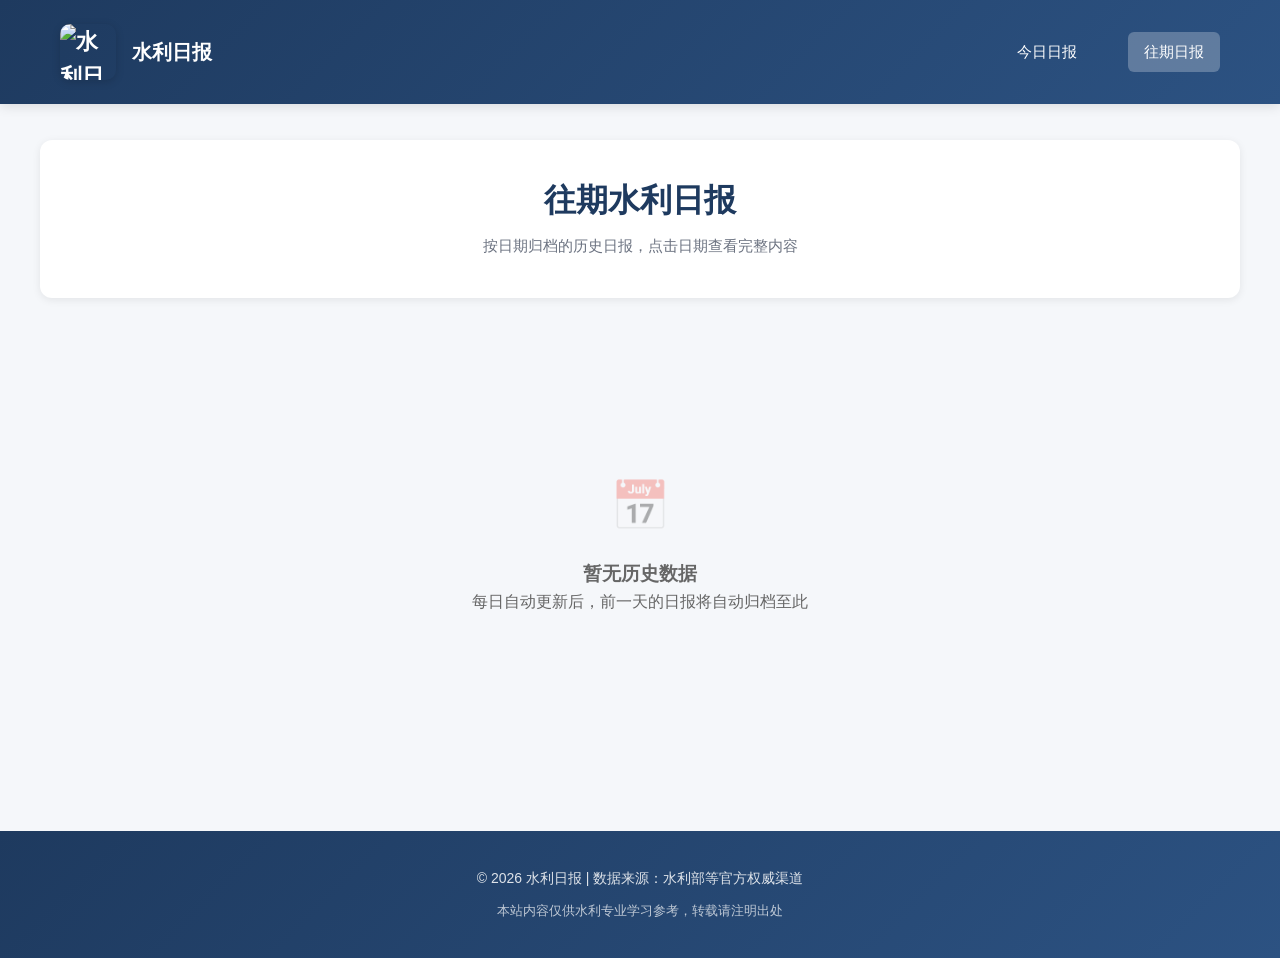
==== archive.html @ 6fedbd43 "claude1" ====
<!DOCTYPE html>
<html lang="zh-CN">
<head>
    <meta charset="UTF-8">
    <meta name="viewport" content="width=device-width, initial-scale=1.0">
    <title>往期水利日报 - 历史归档</title>
    <link rel="stylesheet" href="css/style.css">
</head>
<body>
    <header class="header">
        <div class="container header-content">
            <div class="logo">
                <img src="魄罗.jpg" alt="水利日报 Logo" class="logo-icon">
                <div class="logo-text">
                    <span class="logo-title">水利日报</span>
                </div>
            </div>
            <nav class="nav-menu">
                <a href="index.html">今日日报</a>
                <a href="archive.html" class="active">往期日报</a>
            </nav>
        </div>
    </header>

    <main class="container main-content">
        <div class="page-header">
            <h1 class="page-title">往期水利日报</h1>
            <p class="page-subtitle" id="archive-subtitle">按日期归档的历史日报，点击日期查看完整内容</p>
        </div>

        <div id="archive-container" class="loading">
            <div class="loading-spinner"></div>
            <p>正在加载历史数据...</p>
        </div>
    </main>

    <footer class="footer">
        <div class="container footer-content">
            <p class="footer-text">© 2026 水利日报 | 数据来源：水利部等官方权威渠道</p>
            <p class="footer-text">本站内容仅供水利专业学习参考，转载请注明出处</p>
        </div>
    </footer>

    <script src="js/archive.js"></script>
</body>
</html>
---- css/style.css ----
/* 水利日报 - 通用样式 */
* {
    margin: 0;
    padding: 0;
    box-sizing: border-box;
}

body {
    font-family: 'Helvetica Neue', Helvetica, Arial, sans-serif;
    background-color: #f5f7fa;
    line-height: 1.6;
    color: #333;
}

.container {
    max-width: 1200px;
    margin: 0 auto;
    padding: 0 20px;
}

/* 顶部导航 */
.header {
    background: linear-gradient(135deg, #1e3a5f 0%, #2c5282 100%);
    color: white;
    padding: 24px 0;
    box-shadow: 0 2px 12px rgba(0, 0, 0, 0.12);
    position: sticky;
    top: 0;
    z-index: 1000;
}

.header-content {
    display: flex;
    justify-content: space-between;
    align-items: center;
}

.logo {
    font-size: 22px;
    font-weight: 700;
    display: flex;
    align-items: center;
    gap: 16px;
}

.logo-icon {
    width: 56px;
    height: 56px;
    object-fit: cover;
    border-radius: 10px;
    box-shadow: 0 2px 8px rgba(0, 0, 0, 0.15);
}

.logo-text {
    display: flex;
    flex-direction: column;
}

.logo-title {
    font-size: 20px;
    font-weight: 700;
    line-height: 1.2;
}

.nav-menu {
    display: flex;
    gap: 35px;
}

.nav-menu a {
    color: white;
    text-decoration: none;
    font-size: 15px;
    font-weight: 500;
    padding: 8px 16px;
    border-radius: 6px;
    transition: all 0.3s;
}

.nav-menu a:hover {
    background: rgba(255, 255, 255, 0.15);
    transform: translateY(-1px);
}

.nav-menu a.active {
    background: rgba(255, 255, 255, 0.25);
}

/* 主要内容区域 */
.main-content {
    padding: 36px 0;
}

.page-header {
    text-align: center;
    margin-bottom: 50px;
    padding: 40px 30px;
    background: white;
    border-radius: 12px;
    box-shadow: 0 2px 8px rgba(0, 0, 0, 0.08);
}

.page-title {
    font-size: 32px;
    color: #1e3a5f;
    margin-bottom: 12px;
    font-weight: 700;
    line-height: 1.3;
}

.page-subtitle {
    color: #6b7280;
    font-size: 15px;
    font-weight: 400;
}

/* 新闻网格布局 */
.news-grid {
    display: grid;
    grid-template-columns: repeat(2, 1fr);
    gap: 30px;
    margin-bottom: 50px;
}

@media (max-width: 768px) {
    .news-grid {
        grid-template-columns: 1fr;
        gap: 20px;
    }
}

/* 分类区块 */
.category-section {
    margin-bottom: 40px;
}

.category-section:last-child {
    margin-bottom: 0;
}

.category-title {
    font-size: 20px;
    font-weight: 700;
    color: #1e3a5f;
    margin-bottom: 20px;
    padding-bottom: 12px;
    border-bottom: 2px solid #e2e8f0;
    position: relative;
}

.category-title::before {
    content: '';
    position: absolute;
    bottom: -2px;
    left: 0;
    width: 60px;
    height: 2px;
    background: linear-gradient(135deg, #2c5282 0%, #1e3a5f 100%);
}

/* 新闻卡片 */
.news-card {
    background: white;
    border-radius: 12px;
    padding: 28px;
    box-shadow: 0 2px 8px rgba(0, 0, 0, 0.08);
    transition: transform 0.3s, box-shadow 0.3s;
    border-left: 5px solid #2c5282;
    border-top: 4px solid #2c5282;
    display: flex;
    flex-direction: column;
    height: 100%;
}

.news-card:hover {
    transform: translateY(-4px);
    box-shadow: 0 8px 24px rgba(0, 0, 0, 0.12);
}

.news-card h3 {
    font-size: 18px;
    color: #1e3a5f;
    margin-bottom: 12px;
    font-weight: 700;
    line-height: 1.4;
    min-height: 50.4px;
}

.news-meta {
    font-size: 13px;
    color: #6b7280;
    margin-bottom: 16px;
    display: flex;
    flex-wrap: wrap;
    gap: 20px;
}

.news-source {
    color: #2c5282;
    font-weight: 600;
}

.news-date {
    color: #9ca3af;
}

.news-content {
    font-size: 15px;
    color: #374151;
    margin-bottom: 20px;
    line-height: 1.6;
    letter-spacing: 0.5px;
    flex-grow: 1;
}

.news-content p {
    margin-bottom: 8px;
    line-height: 1.6;
}

.news-impact {
    background: linear-gradient(135deg, #ecfdf5 0%, #d1fae5 100%);
    padding: 18px 22px;
    border-radius: 10px;
    font-size: 14px;
    color: #065f46;
    border-left: 5px solid #10b981;
    margin-bottom: 20px;
    box-shadow: 0 2px 8px rgba(16, 185, 129, 0.1);
}

.news-impact strong {
    color: #1e3a5f;
    font-weight: 600;
}

.news-link {
    display: inline-block;
    margin-top: auto;
    padding: 12px 28px;
    background: linear-gradient(135deg, #2c5282 0%, #1e3a5f 100%);
    color: white;
    text-decoration: none;
    border-radius: 8px;
    font-size: 14px;
    font-weight: 500;
    transition: transform 0.2s, box-shadow 0.2s;
    text-align: center;
}

.news-link:hover {
    transform: translateY(-2px);
    box-shadow: 0 4px 12px rgba(44, 82, 130, 0.3);
}

/* 分类标签（保留兼容性） */
.category-tags {
    display: flex;
    gap: 10px;
    flex-wrap: wrap;
    margin-bottom: 20px;
}

.category-tag {
    padding: 8px 16px;
    background: linear-gradient(135deg, #e7f5ff 0%, #dbeafe 100%);
    color: #2c5282;
    border-radius: 20px;
    font-size: 13px;
    font-weight: 600;
    transition: transform 0.2s;
}

.category-tag:hover {
    transform: translateY(-2px);
}

/* 历史记录页面 */
.archive-list {
    background: white;
    border-radius: 12px;
    box-shadow: 0 2px 8px rgba(0, 0, 0, 0.08);
    overflow: hidden;
}

.archive-header {
    padding: 30px 40px;
    background: linear-gradient(135deg, #f8fafc 0%, #f1f5f9 100%);
    border-bottom: 1px solid #e2e8f0;
}

.archive-header h3 {
    font-size: 24px;
    color: #1e3a5f;
    margin-bottom: 8px;
    font-weight: 700;
}

.archive-header p {
    font-size: 14px;
    color: #6b7280;
}

.archive-item {
    display: flex;
    justify-content: space-between;
    align-items: center;
    padding: 24px 40px;
    border-bottom: 1px solid #f1f5f9;
    transition: background 0.3s;
}

.archive-item:hover {
    background: #f8fafc;
}

.archive-item:last-child {
    border-bottom: none;
}

.archive-info {
    flex: 1;
    padding-right: 20px;
}

.archive-title {
    font-size: 16px;
    color: #1e3a5f;
    font-weight: 600;
    margin-bottom: 8px;
    line-height: 1.4;
    display: -webkit-box;
    -webkit-line-clamp: 2;
    -webkit-box-orient: vertical;
    overflow: hidden;
}

.archive-meta {
    font-size: 13px;
    color: #9ca3af;
}

.archive-link {
    color: #2c5282;
    text-decoration: none;
    padding: 10px 20px;
    background: linear-gradient(135deg, #2c5282 0%, #1e3a5f 100%);
    color: white;
    border-radius: 8px;
    font-size: 14px;
    font-weight: 500;
    transition: transform 0.2s, box-shadow 0.2s;
    white-space: nowrap;
}

.archive-link:hover {
    transform: translateY(-2px);
    box-shadow: 0 4px 12px rgba(44, 82, 130, 0.3);
}

/* 分页 */
.pagination {
    display: flex;
    justify-content: center;
    gap: 12px;
    margin-top: 50px;
    padding-bottom: 20px;
}

.pagination button {
    padding: 10px 20px;
    background: white;
    border: 2px solid #e2e8f0;
    border-radius: 8px;
    cursor: pointer;
    font-size: 14px;
    font-weight: 500;
    color: #4b5563;
    transition: all 0.3s;
}

.pagination button:hover {
    background: linear-gradient(135deg, #2c5282 0%, #1e3a5f 100%);
    color: white;
    border-color: #1e3a5f;
    transform: translateY(-2px);
    box-shadow: 0 4px 12px rgba(44, 82, 130, 0.2);
}

.pagination button.active {
    background: linear-gradient(135deg, #2c5282 0%, #1e3a5f 100%);
    color: white;
    border-color: #1e3a5f;
    transform: translateY(-2px);
    box-shadow: 0 4px 12px rgba(44, 82, 130, 0.2);
}

/* 页脚 */
.footer {
    background: linear-gradient(135deg, #1e3a5f 0%, #2c5282 100%);
    color: white;
    padding: 36px 0;
    margin-top: 60px;
}

.footer-content {
    text-align: center;
}

.footer-text {
    font-size: 14px;
    opacity: 0.85;
    line-height: 1.6;
}

.footer-text:last-child {
    margin-top: 12px;
    opacity: 0.7;
    font-size: 13px;
}

/* 分类样式 */
.category-section h4 {
    font-size: 20px;
    font-weight: 700;
    color: #1e3a5f;
    margin-bottom: 24px;
    padding-bottom: 14px;
    border-bottom: 2px solid #e2e8f0;
    position: relative;
}

.category-section h4::before {
    content: '';
    position: absolute;
    bottom: -2px;
    left: 0;
    width: 60px;
    height: 2px;
    background: linear-gradient(135deg, #2c5282 0%, #1e3a5f 100%);
}

.category-综合要闻 h4::before,
.category-综合要闻 .news-card {
    border-left-color: #2c5282;
    border-top-color: #2c5282;
}

.category-基础设施 h4::before,
.category-基础设施 .news-card {
    border-left-color: #3182ce;
    border-top-color: #3182ce;
}

.category-政策标准 h4::before,
.category-政策标准 .news-card {
    border-left-color: #38b2ac;
    border-top-color: #38b2ac;
}

.category-科技创新 h4::before,
.category-科技创新 .news-card {
    border-left-color: #48bb78;
    border-top-color: #48bb78;
}

.category-水生态保护 h4::before,
.category-水生态保护 .news-card {
    border-left-color: #ecc94b;
    border-top-color: #ecc94b;
}

.category-防汛备汛 h4::before,
.category-防汛备汛 .news-card {
    border-left-color: #f56565;
    border-top-color: #f56565;
}

.category-综合要闻 .news-impact {
    border-left-color: #2c5282;
}

.category-基础设施 .news-impact {
    border-left-color: #3182ce;
}

.category-政策标准 .news-impact {
    border-left-color: #38b2ac;
}

.category-科技创新 .news-impact {
    border-left-color: #48bb78;
}

.category-水生态保护 .news-impact {
    border-left-color: #ecc94b;
}

.category-防汛备汛 .news-impact {
    border-left-color: #f56565;
}

/* 加载状态 */
.loading {
    text-align: center;
    padding: 60px 20px;
    color: #6b7280;
}

.loading-spinner {
    border: 4px solid #f3f3f3;
    border-top: 4px solid #2c5282;
    border-radius: 50%;
    width: 50px;
    height: 50px;
    animation: spin 1s linear infinite;
    margin: 0 auto 20px;
}

@keyframes spin {
    0% { transform: rotate(0deg); }
    100% { transform: rotate(360deg); }
}

/* 空状态 */
.empty-state {
    text-align: center;
    padding: 60px 20px;
    color: #666;
}

.empty-state-icon {
    font-size: 48px;
    margin-bottom: 15px;
    opacity: 0.3;
}

/* 月份筛选器 */
.month-filter {
    display: flex;
    align-items: center;
    gap: 15px;
    margin-bottom: 30px;
    padding: 20px 30px;
    background: white;
    border-radius: 10px;
    box-shadow: 0 2px 8px rgba(0, 0, 0, 0.08);
}

.month-filter label {
    font-size: 15px;
    font-weight: 600;
    color: #1e3a5f;
    white-space: nowrap;
}

.date-filter-select {
    padding: 10px 16px;
    font-size: 14px;
    border: 2px solid #e2e8f0;
    border-radius: 8px;
    color: #1e3a5f;
    background: white;
    cursor: pointer;
    transition: all 0.3s;
    font-family: inherit;
    min-width: 180px;
}

.date-filter-select:hover {
    border-color: #2c5282;
}

.date-filter-select:focus {
    outline: none;
    border-color: #2c5282;
    box-shadow: 0 0 0 3px rgba(44, 82, 130, 0.1);
}

/* 日期列表 */
.date-list {
    background: white;
    border-radius: 12px;
    box-shadow: 0 2px 8px rgba(0, 0, 0, 0.08);
    overflow: hidden;
}

.date-item {
    display: flex;
    justify-content: space-between;
    align-items: center;
    padding: 28px 40px;
    border-bottom: 1px solid #f1f5f9;
    transition: background 0.3s, transform 0.2s;
    cursor: pointer;
}

.date-item:hover {
    background: #f8fafc;
    transform: translateX(4px);
}

.date-item:last-child {
    border-bottom: none;
}

.date-info {
    flex: 1;
    padding-right: 20px;
}

.date-title {
    font-size: 18px;
    color: #1e3a5f;
    font-weight: 700;
    margin-bottom: 6px;
    line-height: 1.4;
}

.date-meta {
    font-size: 14px;
    color: #9ca3af;
}

.date-link {
    color: #2c5282;
    text-decoration: none;
    padding: 10px 20px;
    background: linear-gradient(135deg, #2c5282 0%, #1e3a5f 100%);
    color: white;
    border-radius: 8px;
    font-size: 14px;
    font-weight: 500;
    transition: transform 0.2s, box-shadow 0.2s;
    white-space: nowrap;
}

.date-link:hover {
    transform: translateY(-2px);
    box-shadow: 0 4px 12px rgba(44, 82, 130, 0.3);
}

/* 日期详情页 */
.archive-detail {
    background: white;
    border-radius: 12px;
    box-shadow: 0 2px 8px rgba(0, 0, 0, 0.08);
    overflow: hidden;
}

.detail-header {
    padding: 40px 40px 30px;
    background: linear-gradient(135deg, #f8fafc 0%, #f1f5f9 100%);
    border-bottom: 2px solid #e2e8f0;
    position: relative;
}

.back-button {
    display: inline-flex;
    align-items: center;
    gap: 8px;
    padding: 10px 20px;
    background: white;
    border: 2px solid #e2e8f0;
    color: #2c5282;
    text-decoration: none;
    border-radius: 8px;
    font-size: 14px;
    font-weight: 500;
    transition: all 0.3s;
    margin-bottom: 20px;
}

.back-button:hover {
    background: linear-gradient(135deg, #2c5282 0%, #1e3a5f 100%);
    color: white;
    border-color: #1e3a5f;
    transform: translateY(-2px);
    box-shadow: 0 4px 12px rgba(44, 82, 130, 0.2);
}

.detail-title {
    font-size: 28px;
    color: #1e3a5f;
    margin-bottom: 8px;
    font-weight: 700;
    line-height: 1.3;
}

.detail-subtitle {
    font-size: 15px;
    color: #6b7280;
    font-weight: 400;
}
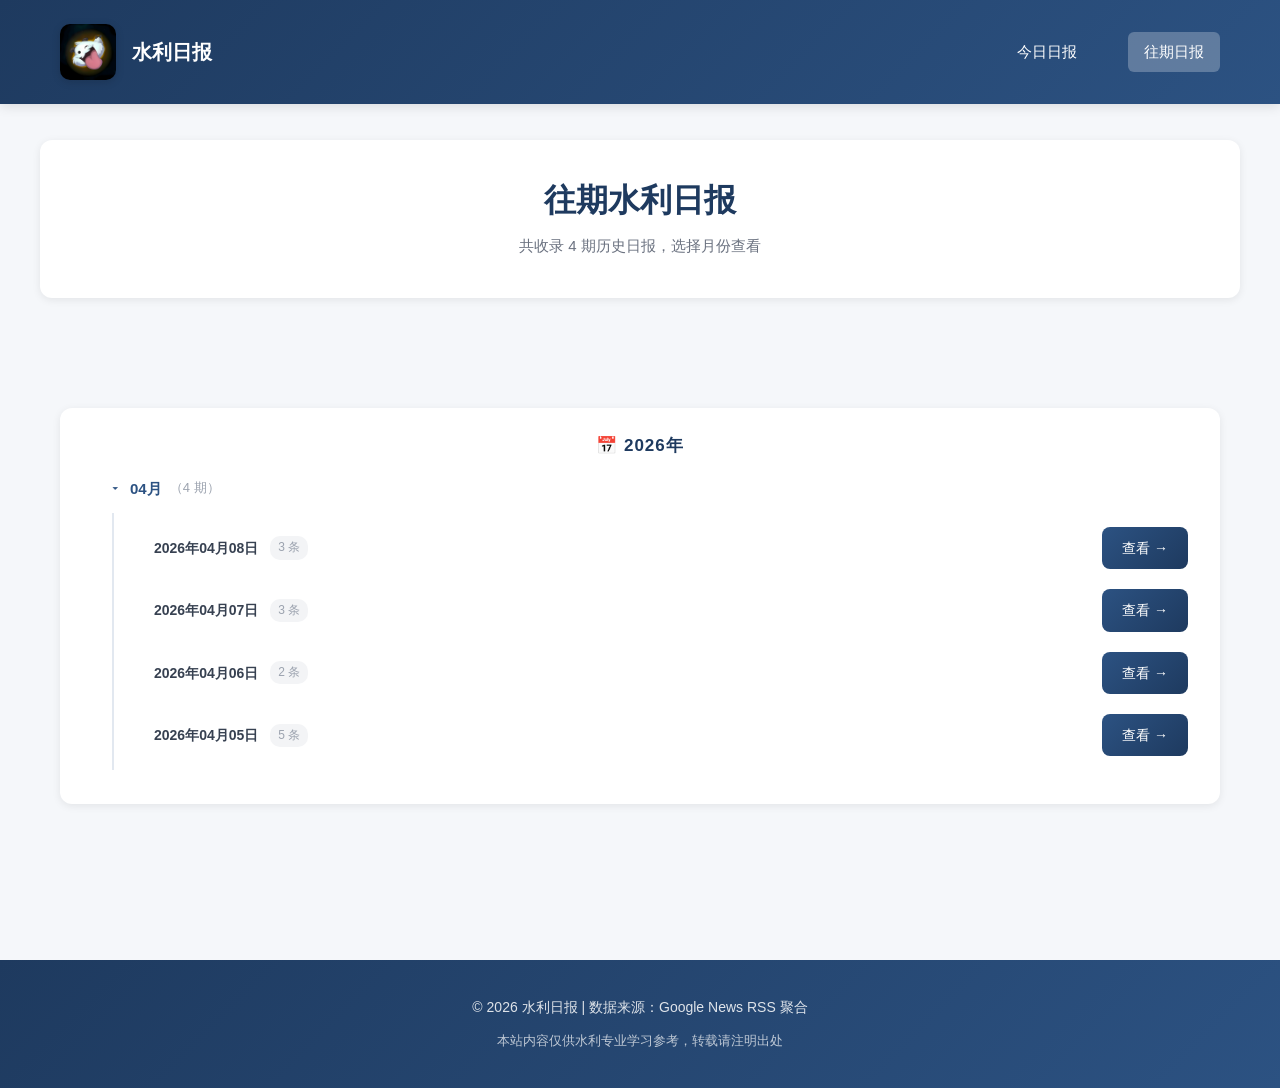
==== commit 9df48c83: "Stabilize daily update workflow and site data" ====
--- a/archive.html
+++ b/archive.html
@@ -3,7 +3,7 @@
 <head>
     <meta charset="UTF-8">
     <meta name="viewport" content="width=device-width, initial-scale=1.0">
-    <title>往期水利日报 - 历史归档</title>
+    <title>往期水利日报</title>
     <link rel="stylesheet" href="css/style.css">
 </head>
 <body>
@@ -36,7 +36,7 @@
 
     <footer class="footer">
         <div class="container footer-content">
-            <p class="footer-text">© 2026 水利日报 | 数据来源：水利部等官方权威渠道</p>
+            <p class="footer-text">© 2026 水利日报 | 数据来源：Google News RSS 聚合</p>
             <p class="footer-text">本站内容仅供水利专业学习参考，转载请注明出处</p>
         </div>
     </footer>
--- a/css/style.css
+++ b/css/style.css
@@ -132,6 +132,8 @@
 /* 分类区块 */
 .category-section {
     margin-bottom: 40px;
+    --category-accent: #2c5282;
+    --impact-accent: #10b981;
 }
 
 .category-section:last-child {
@@ -155,7 +157,7 @@
     left: 0;
     width: 60px;
     height: 2px;
-    background: linear-gradient(135deg, #2c5282 0%, #1e3a5f 100%);
+    background: var(--category-accent);
 }
 
 /* 新闻卡片 */
@@ -165,8 +167,8 @@
     padding: 28px;
     box-shadow: 0 2px 8px rgba(0, 0, 0, 0.08);
     transition: transform 0.3s, box-shadow 0.3s;
-    border-left: 5px solid #2c5282;
-    border-top: 4px solid #2c5282;
+    border-left: 5px solid var(--category-accent);
+    border-top: 4px solid var(--category-accent);
     display: flex;
     flex-direction: column;
     height: 100%;
@@ -224,7 +226,7 @@
     border-radius: 10px;
     font-size: 14px;
     color: #065f46;
-    border-left: 5px solid #10b981;
+    border-left: 5px solid var(--impact-accent);
     margin-bottom: 20px;
     box-shadow: 0 2px 8px rgba(16, 185, 129, 0.1);
 }
@@ -440,64 +442,34 @@
     background: linear-gradient(135deg, #2c5282 0%, #1e3a5f 100%);
 }
 
-.category-综合要闻 h4::before,
-.category-综合要闻 .news-card {
-    border-left-color: #2c5282;
-    border-top-color: #2c5282;
-}
-
-.category-基础设施 h4::before,
-.category-基础设施 .news-card {
-    border-left-color: #3182ce;
-    border-top-color: #3182ce;
-}
-
-.category-政策标准 h4::before,
-.category-政策标准 .news-card {
-    border-left-color: #38b2ac;
-    border-top-color: #38b2ac;
-}
-
-.category-科技创新 h4::before,
-.category-科技创新 .news-card {
-    border-left-color: #48bb78;
-    border-top-color: #48bb78;
-}
-
-.category-水生态保护 h4::before,
-.category-水生态保护 .news-card {
-    border-left-color: #ecc94b;
-    border-top-color: #ecc94b;
-}
-
-.category-防汛备汛 h4::before,
-.category-防汛备汛 .news-card {
-    border-left-color: #f56565;
-    border-top-color: #f56565;
-}
-
-.category-综合要闻 .news-impact {
-    border-left-color: #2c5282;
-}
-
-.category-基础设施 .news-impact {
-    border-left-color: #3182ce;
-}
-
-.category-政策标准 .news-impact {
-    border-left-color: #38b2ac;
-}
-
-.category-科技创新 .news-impact {
-    border-left-color: #48bb78;
-}
-
-.category-水生态保护 .news-impact {
-    border-left-color: #ecc94b;
-}
-
-.category-防汛备汛 .news-impact {
-    border-left-color: #f56565;
+.category-综合要闻 {
+    --category-accent: #2c5282;
+    --impact-accent: #2c5282;
+}
+
+.category-防汛抗旱 {
+    --category-accent: #dd6b20;
+    --impact-accent: #dd6b20;
+}
+
+.category-水利工程 {
+    --category-accent: #3182ce;
+    --impact-accent: #3182ce;
+}
+
+.category-水资源管理 {
+    --category-accent: #38a169;
+    --impact-accent: #38a169;
+}
+
+.category-水生态环境 {
+    --category-accent: #2f855a;
+    --impact-accent: #2f855a;
+}
+
+.category-政策法规 {
+    --category-accent: #805ad5;
+    --impact-accent: #805ad5;
 }
 
 /* 加载状态 */
@@ -692,3 +664,103 @@
     color: #6b7280;
     font-weight: 400;
 }
+
+/* ── 往期日报：年月树形结构 ──────────────────────────── */
+.archive-tree {
+    background: white;
+    border-radius: 12px;
+    box-shadow: 0 2px 8px rgba(0,0,0,0.08);
+    overflow: hidden;
+    padding: 10px 0;
+}
+
+.tree-year {
+    border-bottom: 1px solid #f1f5f9;
+    padding-bottom: 8px;
+    margin-bottom: 4px;
+}
+.tree-year:last-child { border-bottom: none; }
+
+.tree-year-label {
+    font-size: 17px;
+    font-weight: 700;
+    color: #1e3a5f;
+    padding: 14px 32px 8px;
+    letter-spacing: 1px;
+}
+
+.tree-months { padding: 0 16px 8px 32px; }
+
+.tree-month { margin-bottom: 4px; }
+
+.tree-month-label {
+    display: flex;
+    align-items: center;
+    gap: 8px;
+    padding: 10px 16px;
+    border-radius: 8px;
+    cursor: pointer;
+    transition: background 0.2s;
+    user-select: none;
+}
+.tree-month-label:hover { background: #f0f4f8; }
+
+.tree-arrow {
+    font-size: 13px;
+    color: #2c5282;
+    width: 14px;
+    display: inline-block;
+    transition: transform 0.2s;
+}
+
+.tree-month-name {
+    font-size: 15px;
+    font-weight: 600;
+    color: #2c5282;
+}
+
+.tree-month-count {
+    font-size: 13px;
+    color: #9ca3af;
+}
+
+.tree-days {
+    padding: 4px 0 4px 24px;
+    border-left: 2px solid #e2e8f0;
+    margin-left: 20px;
+    margin-top: 2px;
+}
+
+.tree-day-item {
+    display: flex;
+    justify-content: space-between;
+    align-items: center;
+    padding: 10px 16px;
+    border-radius: 8px;
+    transition: background 0.2s, transform 0.15s;
+    cursor: pointer;
+}
+.tree-day-item:hover {
+    background: #f8fafc;
+    transform: translateX(3px);
+}
+
+.day-info {
+    display: flex;
+    align-items: center;
+    gap: 12px;
+}
+
+.day-label {
+    font-size: 14px;
+    font-weight: 600;
+    color: #374151;
+}
+
+.day-meta {
+    font-size: 12px;
+    color: #9ca3af;
+    background: #f3f4f6;
+    padding: 2px 8px;
+    border-radius: 10px;
+}
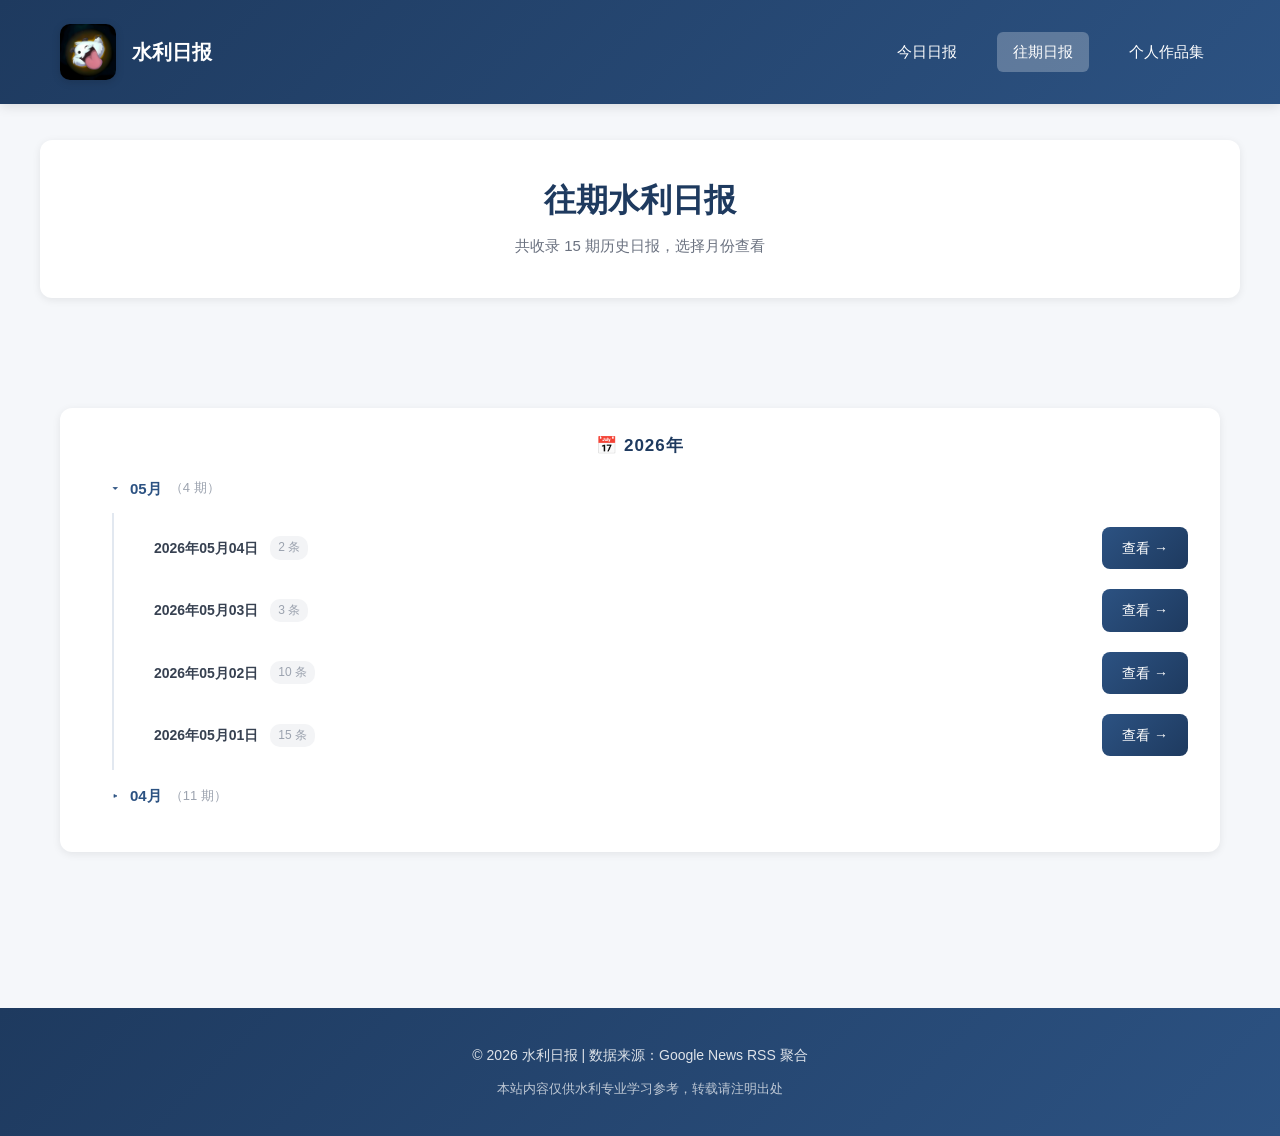
==== commit 6a346cf7: "增加个人作品集入口" ====
--- a/archive.html
+++ b/archive.html
@@ -18,6 +18,7 @@
             <nav class="nav-menu">
                 <a href="index.html">今日日报</a>
                 <a href="archive.html" class="active">往期日报</a>
+                <a href="https://wilfredox.github.io/self-introduction/" target="_blank" rel="noopener noreferrer">个人作品集</a>
             </nav>
         </div>
     </header>
--- a/css/style.css
+++ b/css/style.css
@@ -10,10 +10,12 @@
     background-color: #f5f7fa;
     line-height: 1.6;
     color: #333;
+    overflow-x: hidden;
 }
 
 .container {
     max-width: 1200px;
+    width: 100%;
     margin: 0 auto;
     padding: 0 20px;
 }
@@ -33,6 +35,8 @@
     display: flex;
     justify-content: space-between;
     align-items: center;
+    gap: 24px;
+    flex-wrap: wrap;
 }
 
 .logo {
@@ -64,7 +68,10 @@
 
 .nav-menu {
     display: flex;
-    gap: 35px;
+    align-items: center;
+    justify-content: flex-end;
+    gap: 24px;
+    flex-wrap: wrap;
 }
 
 .nav-menu a {
@@ -75,6 +82,7 @@
     padding: 8px 16px;
     border-radius: 6px;
     transition: all 0.3s;
+    white-space: nowrap;
 }
 
 .nav-menu a:hover {
@@ -98,6 +106,7 @@
     background: white;
     border-radius: 12px;
     box-shadow: 0 2px 8px rgba(0, 0, 0, 0.08);
+    max-width: 100%;
 }
 
 .page-title {
@@ -106,26 +115,85 @@
     margin-bottom: 12px;
     font-weight: 700;
     line-height: 1.3;
+    overflow-wrap: anywhere;
+    word-break: break-word;
 }
 
 .page-subtitle {
     color: #6b7280;
     font-size: 15px;
     font-weight: 400;
+    overflow-wrap: anywhere;
 }
 
 /* 新闻网格布局 */
 .news-grid {
     display: grid;
-    grid-template-columns: repeat(2, 1fr);
+    grid-template-columns: repeat(2, minmax(0, 1fr));
     gap: 30px;
     margin-bottom: 50px;
+    max-width: 100%;
 }
 
 @media (max-width: 768px) {
+    .header {
+        padding: 18px 0;
+    }
+
+    .header-content {
+        flex-direction: column;
+        align-items: flex-start;
+    }
+
+    .nav-menu {
+        width: 100%;
+        justify-content: flex-start;
+        gap: 10px;
+    }
+
+    .nav-menu a {
+        padding: 7px 12px;
+        font-size: 14px;
+    }
+
+    .main-content {
+        padding: 36px 20px;
+    }
+
+    .page-header {
+        padding: 34px 20px;
+        margin-bottom: 42px;
+    }
+
+    .page-title {
+        max-width: 310px;
+        margin-left: auto;
+        margin-right: auto;
+        font-size: 22px;
+        line-height: 1.35;
+        white-space: normal;
+        word-break: break-all;
+    }
+
+    .page-subtitle {
+        max-width: 310px;
+        margin-left: auto;
+        margin-right: auto;
+        font-size: 14px;
+    }
+
     .news-grid {
-        grid-template-columns: 1fr;
+        grid-template-columns: minmax(0, 1fr);
         gap: 20px;
+    }
+
+    .news-card {
+        padding: 24px;
+    }
+
+    .news-card h3 {
+        min-height: auto;
+        word-break: break-all;
     }
 }
 
@@ -134,6 +202,8 @@
     margin-bottom: 40px;
     --category-accent: #2c5282;
     --impact-accent: #10b981;
+    min-width: 0;
+    max-width: 100%;
 }
 
 .category-section:last-child {
@@ -172,6 +242,9 @@
     display: flex;
     flex-direction: column;
     height: 100%;
+    min-width: 0;
+    max-width: 100%;
+    overflow: hidden;
 }
 
 .news-card:hover {
@@ -186,6 +259,8 @@
     font-weight: 700;
     line-height: 1.4;
     min-height: 50.4px;
+    overflow-wrap: anywhere;
+    word-break: break-word;
 }
 
 .news-meta {
